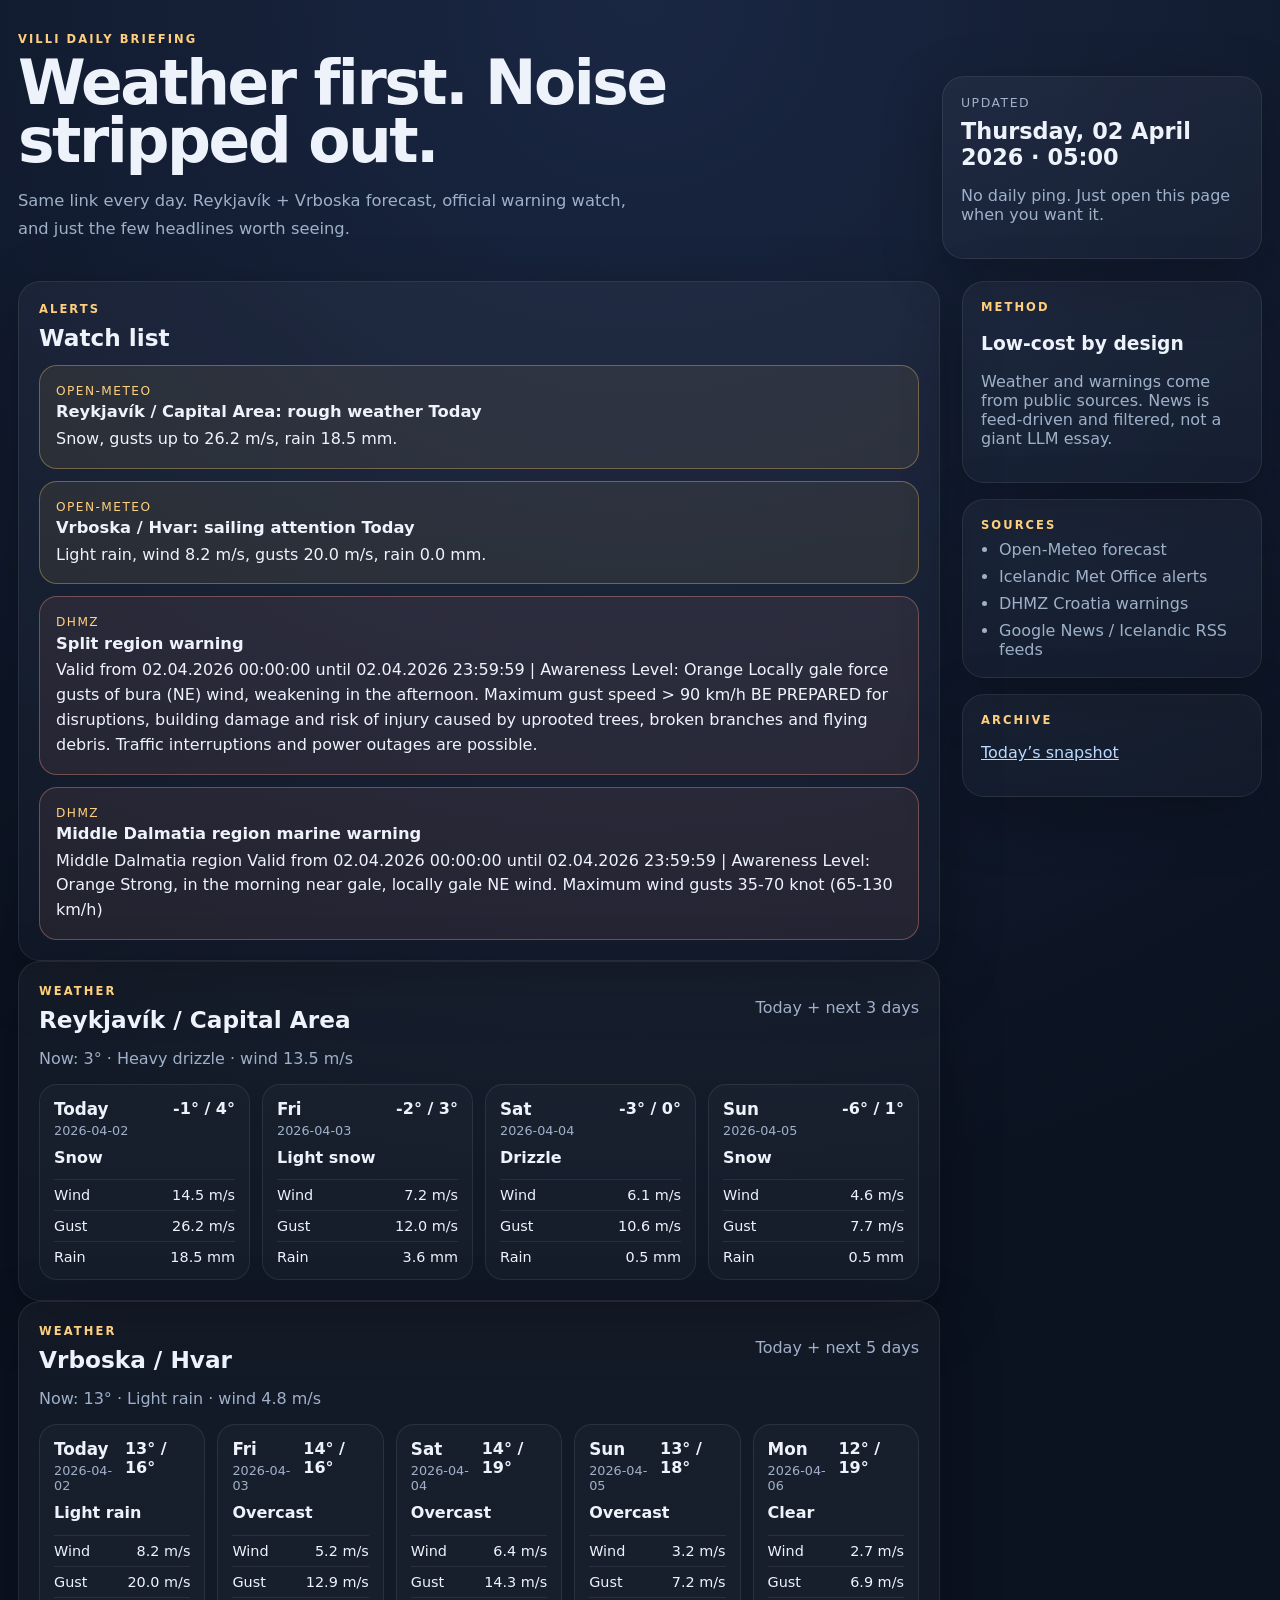
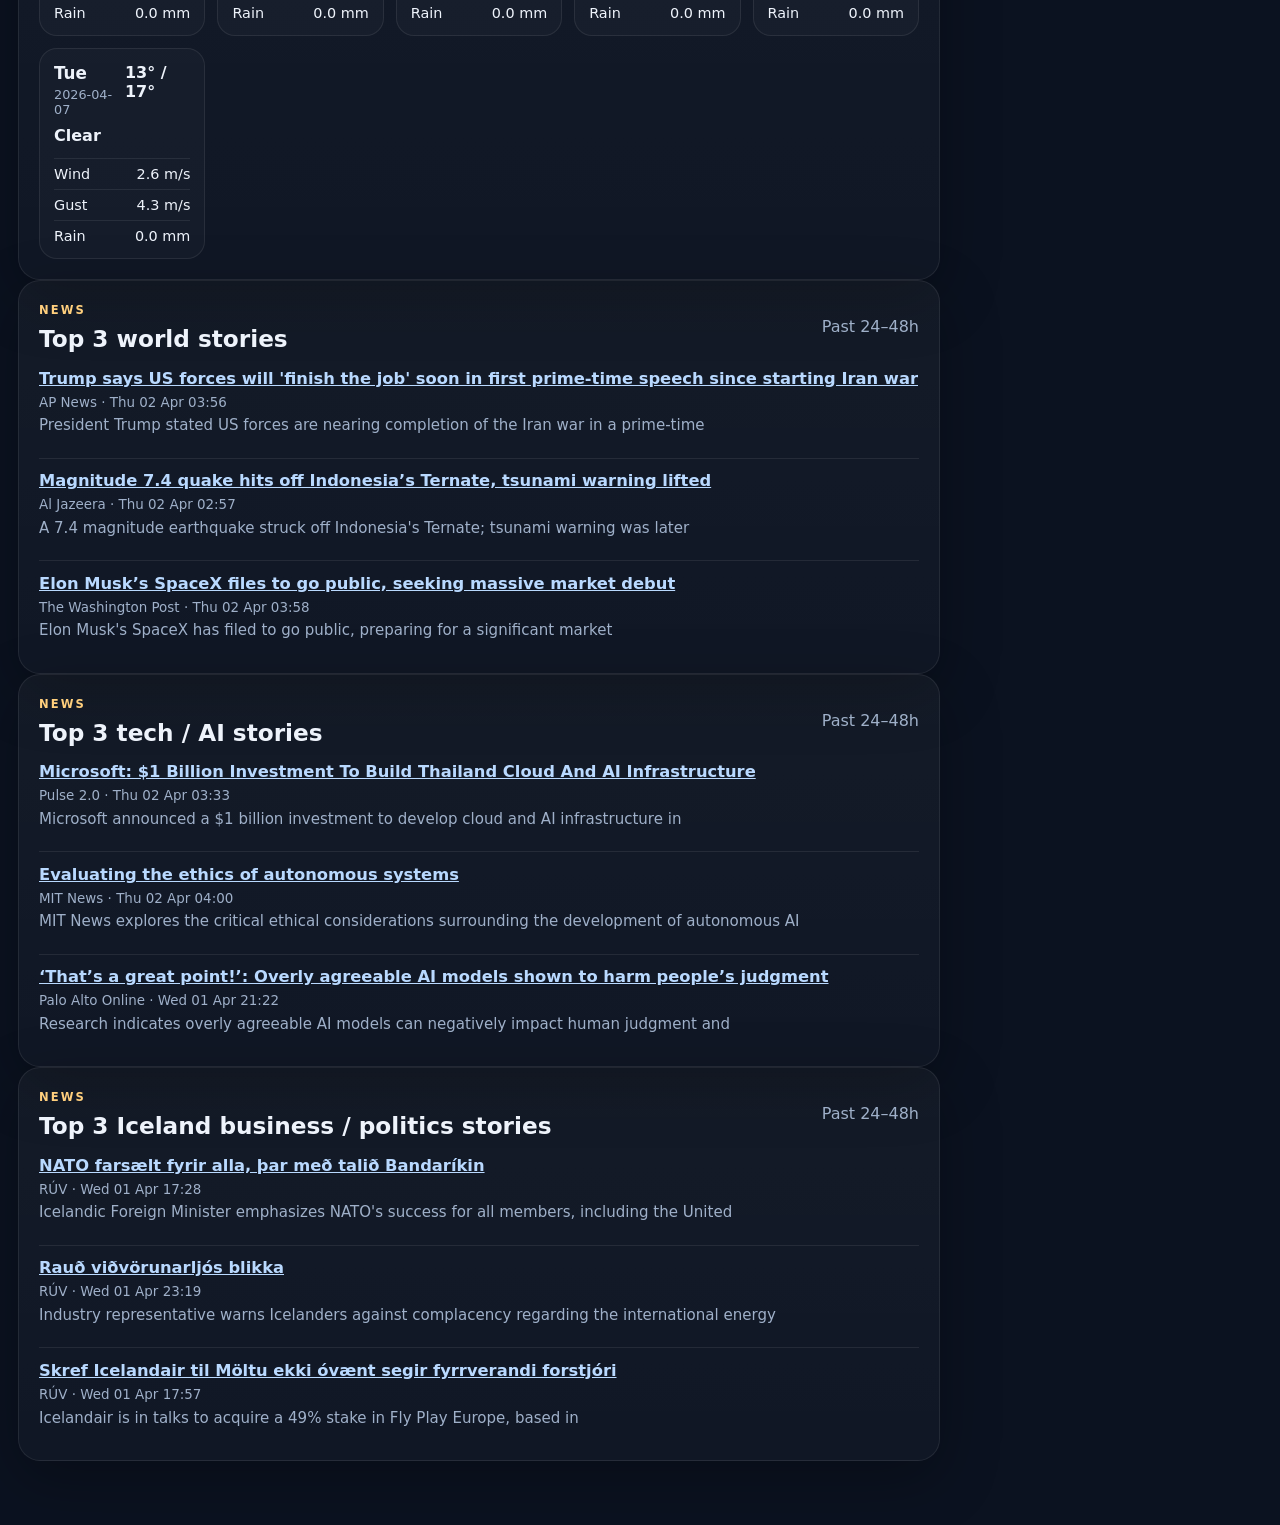
==== archive/2026-04-02.html @ b84c49c6 "Update daily briefing site" ====
<!doctype html>
<html lang="en">
<head>
  <meta charset="utf-8">
  <meta name="viewport" content="width=device-width, initial-scale=1">
  <title>Villi Daily Briefing</title>
  <meta name="description" content="Daily weather-first briefing for Gunnar">
  <link rel="stylesheet" href="../assets/style.css">
</head>
<body>
  <div class="shell">
    <header class="hero">
      <div>
        <p class="eyebrow">Villi Daily Briefing</p>
        <h1>Weather first. Noise stripped out.</h1>
        <p class="lede">Same link every day. Reykjavík + Vrboska forecast, official warning watch, and just the few headlines worth seeing.</p>
      </div>
      <div class="hero-card panel compact">
        <p class="hero-label">Updated</p>
        <p class="hero-time">Thursday, 02 April 2026 · 05:00</p>
        <p class="hero-note">No daily ping. Just open this page when you want it.</p>
      </div>
    </header>

    <main class="layout">
      <section class="main-col">
        <section class="panel alerts-panel">
          <div class="section-head"><div><p class="eyebrow">Alerts</p><h2>Watch list</h2></div></div>
          <div class="alerts-grid"><article class="alert watch"><p class="alert-kicker">Open-Meteo</p><h3>Reykjavík / Capital Area: rough weather Today</h3><p>Snow, gusts up to 26.2 m/s, rain 18.5 mm.</p></article><article class="alert watch"><p class="alert-kicker">Open-Meteo</p><h3>Vrboska / Hvar: sailing attention Today</h3><p>Light rain, wind 8.2 m/s, gusts 20.0 m/s, rain 0.0 mm.</p></article><article class="alert official"><p class="alert-kicker">DHMZ</p><h3>Split region warning</h3><p>Valid from 02.04.2026 00:00:00 until 02.04.2026 23:59:59 | Awareness Level: Orange Locally gale force gusts of bura (NE) wind, weakening in the afternoon. Maximum gust speed &gt; 90 km/h BE PREPARED for disruptions, building damage and risk of injury caused by uprooted trees, broken branches and flying debris. Traffic interruptions and power outages are possible.</p></article><article class="alert official"><p class="alert-kicker">DHMZ</p><h3>Middle Dalmatia region marine warning</h3><p>Middle Dalmatia region Valid from 02.04.2026 00:00:00 until 02.04.2026 23:59:59 | Awareness Level: Orange Strong, in the morning near gale, locally gale NE wind. Maximum wind gusts 35-70 knot (65-130 km/h)</p></article></div>
        </section>

        <section class="panel"><div class="section-head"><div><p class="eyebrow">Weather</p><h2>Reykjavík / Capital Area</h2></div><p class="subtle">Today + next 3 days</p></div><p class="current-line">Now: 3° · Heavy drizzle · wind 13.5 m/s</p><div class="forecast-grid"><div class="day-card"><div class="day-top"><div><p class="day-label">Today</p><p class="day-date">2026-04-02</p></div><p class="temp">-1° / 4°</p></div><p class="cond">Snow</p><dl><div><dt>Wind</dt><dd>14.5 m/s</dd></div><div><dt>Gust</dt><dd>26.2 m/s</dd></div><div><dt>Rain</dt><dd>18.5 mm</dd></div></dl></div><div class="day-card"><div class="day-top"><div><p class="day-label">Fri</p><p class="day-date">2026-04-03</p></div><p class="temp">-2° / 3°</p></div><p class="cond">Light snow</p><dl><div><dt>Wind</dt><dd>7.2 m/s</dd></div><div><dt>Gust</dt><dd>12.0 m/s</dd></div><div><dt>Rain</dt><dd>3.6 mm</dd></div></dl></div><div class="day-card"><div class="day-top"><div><p class="day-label">Sat</p><p class="day-date">2026-04-04</p></div><p class="temp">-3° / 0°</p></div><p class="cond">Drizzle</p><dl><div><dt>Wind</dt><dd>6.1 m/s</dd></div><div><dt>Gust</dt><dd>10.6 m/s</dd></div><div><dt>Rain</dt><dd>0.5 mm</dd></div></dl></div><div class="day-card"><div class="day-top"><div><p class="day-label">Sun</p><p class="day-date">2026-04-05</p></div><p class="temp">-6° / 1°</p></div><p class="cond">Snow</p><dl><div><dt>Wind</dt><dd>4.6 m/s</dd></div><div><dt>Gust</dt><dd>7.7 m/s</dd></div><div><dt>Rain</dt><dd>0.5 mm</dd></div></dl></div></div></section>
        <section class="panel"><div class="section-head"><div><p class="eyebrow">Weather</p><h2>Vrboska / Hvar</h2></div><p class="subtle">Today + next 5 days</p></div><p class="current-line">Now: 13° · Light rain · wind 4.8 m/s</p><div class="forecast-grid"><div class="day-card"><div class="day-top"><div><p class="day-label">Today</p><p class="day-date">2026-04-02</p></div><p class="temp">13° / 16°</p></div><p class="cond">Light rain</p><dl><div><dt>Wind</dt><dd>8.2 m/s</dd></div><div><dt>Gust</dt><dd>20.0 m/s</dd></div><div><dt>Rain</dt><dd>0.0 mm</dd></div></dl></div><div class="day-card"><div class="day-top"><div><p class="day-label">Fri</p><p class="day-date">2026-04-03</p></div><p class="temp">14° / 16°</p></div><p class="cond">Overcast</p><dl><div><dt>Wind</dt><dd>5.2 m/s</dd></div><div><dt>Gust</dt><dd>12.9 m/s</dd></div><div><dt>Rain</dt><dd>0.0 mm</dd></div></dl></div><div class="day-card"><div class="day-top"><div><p class="day-label">Sat</p><p class="day-date">2026-04-04</p></div><p class="temp">14° / 19°</p></div><p class="cond">Overcast</p><dl><div><dt>Wind</dt><dd>6.4 m/s</dd></div><div><dt>Gust</dt><dd>14.3 m/s</dd></div><div><dt>Rain</dt><dd>0.0 mm</dd></div></dl></div><div class="day-card"><div class="day-top"><div><p class="day-label">Sun</p><p class="day-date">2026-04-05</p></div><p class="temp">13° / 18°</p></div><p class="cond">Overcast</p><dl><div><dt>Wind</dt><dd>3.2 m/s</dd></div><div><dt>Gust</dt><dd>7.2 m/s</dd></div><div><dt>Rain</dt><dd>0.0 mm</dd></div></dl></div><div class="day-card"><div class="day-top"><div><p class="day-label">Mon</p><p class="day-date">2026-04-06</p></div><p class="temp">12° / 19°</p></div><p class="cond">Clear</p><dl><div><dt>Wind</dt><dd>2.7 m/s</dd></div><div><dt>Gust</dt><dd>6.9 m/s</dd></div><div><dt>Rain</dt><dd>0.0 mm</dd></div></dl></div><div class="day-card"><div class="day-top"><div><p class="day-label">Tue</p><p class="day-date">2026-04-07</p></div><p class="temp">13° / 17°</p></div><p class="cond">Clear</p><dl><div><dt>Wind</dt><dd>2.6 m/s</dd></div><div><dt>Gust</dt><dd>4.3 m/s</dd></div><div><dt>Rain</dt><dd>0.0 mm</dd></div></dl></div></div></section>

        <section class="panel">
          <div class="section-head"><div><p class="eyebrow">News</p><h2>Top 3 world stories</h2></div><p class="subtle">Past 24–48h</p></div>
          <div class="news-grid"><article class="news-item"><h4><a href="https://news.google.com/rss/articles/[base64]?oc=5" target="_blank" rel="noopener">Trump says US forces will &#x27;finish the job&#x27; soon in first prime-time speech since starting Iran war</a></h4><p class="meta">AP News · Thu 02 Apr 03:56</p><p class="desc">President Trump stated US forces are nearing completion of the Iran war in a prime-time</p></article><article class="news-item"><h4><a href="https://news.google.com/rss/articles/[base64]?oc=5" target="_blank" rel="noopener">Magnitude 7.4 quake hits off Indonesia’s Ternate, tsunami warning lifted</a></h4><p class="meta">Al Jazeera · Thu 02 Apr 02:57</p><p class="desc">A 7.4 magnitude earthquake struck off Indonesia&#x27;s Ternate; tsunami warning was later</p></article><article class="news-item"><h4><a href="https://news.google.com/rss/articles/CBMif0FVX3lxTE9zaXVFZFhuNHZlV2ZCREhtQkJyVFExbUlNMlRWZlc1Zy1zNmFiazY5VlhycmtoeWUyQ1A4VElHU1pjZDJGTmQtQkZHVkdfVE45WUMwbEFJN2hoVmtEVGtuV3RzMnF1YzJ6emZNRHlKYllHYkhJN21tZ3RaMllHaFU?oc=5" target="_blank" rel="noopener">Elon Musk’s SpaceX files to go public, seeking massive market debut</a></h4><p class="meta">The Washington Post · Thu 02 Apr 03:58</p><p class="desc">Elon Musk&#x27;s SpaceX has filed to go public, preparing for a significant market</p></article></div>
        </section>
        <section class="panel">
          <div class="section-head"><div><p class="eyebrow">News</p><h2>Top 3 tech / AI stories</h2></div><p class="subtle">Past 24–48h</p></div>
          <div class="news-grid"><article class="news-item"><h4><a href="https://news.google.com/rss/articles/[base64]?oc=5" target="_blank" rel="noopener">Microsoft: $1 Billion Investment To Build Thailand Cloud And AI Infrastructure</a></h4><p class="meta">Pulse 2.0 · Thu 02 Apr 03:33</p><p class="desc">Microsoft announced a $1 billion investment to develop cloud and AI infrastructure in</p></article><article class="news-item"><h4><a href="https://news.google.com/rss/articles/CBMidkFVX3lxTE5mQnlmanoxMHp3SmRBN2k2OUtiSGZMdmkzWHZ3UlhOWXlia3h1SVBWMXBlWE1DZDhLLWJDN2NDTm13U2VwbE4yUGJSQnFuM1dnU0ZTVXBDNzI2YnZMZzRabmpPRGpVSU13czdyRVJES3FYNGxiSkE?oc=5" target="_blank" rel="noopener">Evaluating the ethics of autonomous systems</a></h4><p class="meta">MIT News · Thu 02 Apr 04:00</p><p class="desc">MIT News explores the critical ethical considerations surrounding the development of autonomous AI</p></article><article class="news-item"><h4><a href="https://news.google.com/rss/articles/[base64]?oc=5" target="_blank" rel="noopener">‘That’s a great point!’: Overly agreeable AI models shown to harm people’s judgment</a></h4><p class="meta">Palo Alto Online · Wed 01 Apr 21:22</p><p class="desc">Research indicates overly agreeable AI models can negatively impact human judgment and</p></article></div>
        </section>
        <section class="panel">
          <div class="section-head"><div><p class="eyebrow">News</p><h2>Top 3 Iceland business / politics stories</h2></div><p class="subtle">Past 24–48h</p></div>
          <div class="news-grid"><article class="news-item"><h4><a href="https://www.ruv.is/frettir/innlent/2026-04-01-nato-farsaelt-fyrir-alla-thar-med-talid-bandarikin-471561/" target="_blank" rel="noopener">NATO farsælt fyrir alla, þar með talið Bandaríkin</a></h4><p class="meta">RÚV · Wed 01 Apr 17:28</p><p class="desc">Icelandic Foreign Minister emphasizes NATO&#x27;s success for all members, including the United</p></article><article class="news-item"><h4><a href="https://www.ruv.is/frettir/innlent/2026-04-01-raud-vidvorunarljos-blikka-471578/" target="_blank" rel="noopener">Rauð viðvörunarljós blikka</a></h4><p class="meta">RÚV · Wed 01 Apr 23:19</p><p class="desc">Industry representative warns Icelanders against complacency regarding the international energy</p></article><article class="news-item"><h4><a href="https://www.ruv.is/frettir/innlent/2026-04-01-skref-icelandair-til-moltu-ekki-ovaent-segir-fyrrverandi-forstjori-471560/" target="_blank" rel="noopener">Skref Icelandair til Möltu ekki óvænt segir fyrrverandi forstjóri</a></h4><p class="meta">RÚV · Wed 01 Apr 17:57</p><p class="desc">Icelandair is in talks to acquire a 49% stake in Fly Play Europe, based in</p></article></div>
        </section>
      </section>

      <aside class="side-col">
        <section class="panel compact">
          <p class="eyebrow">Method</p>
          <h3>Low-cost by design</h3>
          <p class="subtle">Weather and warnings come from public sources. News is feed-driven and filtered, not a giant LLM essay.</p>
        </section>
        <section class="panel compact">
          <p class="eyebrow">Sources</p>
          <ul class="source-list">
            <li>Open-Meteo forecast</li>
            <li>Icelandic Met Office alerts</li>
            <li>DHMZ Croatia warnings</li>
            <li>Google News / Icelandic RSS feeds</li>
          </ul>
        </section>
        <section class="panel compact">
          <p class="eyebrow">Archive</p>
          <p class="subtle"><a href="archive/2026-04-02.html">Today’s snapshot</a></p>
        </section>
      </aside>
    </main>
  </div>
</body>
</html>
---- assets/style.css ----
:root{--bg:#0b1220;--panel:#121a2b;--panel2:#18233a;--text:#eef3fb;--muted:#9fb0c9;--line:rgba(255,255,255,.08);--accent:#8dc4ff;--accent2:#ffcf7d;--danger:#ff9a8b;--watch:#f8c96b;--shadow:0 18px 60px rgba(0,0,0,.28)}
*{box-sizing:border-box}body{margin:0;font-family:Inter,ui-sans-serif,system-ui,-apple-system,Segoe UI,Roboto,Arial,sans-serif;background:radial-gradient(circle at top,#1a2743 0,#0b1220 38%);color:var(--text)}a{color:#b9d9ff}.shell{max-width:1280px;margin:0 auto;padding:32px 18px 64px}.hero{display:grid;grid-template-columns:minmax(0,1fr) 320px;gap:22px;align-items:end;margin-bottom:22px}.eyebrow{text-transform:uppercase;letter-spacing:.18em;font-size:.72rem;font-weight:700;color:var(--accent2);margin:0 0 8px}.hero h1{font-size:clamp(2.1rem,4.8vw,4.6rem);line-height:.95;letter-spacing:-.04em;margin:.2rem 0 .8rem}.lede{max-width:62ch;color:var(--muted);font-size:1.02rem;line-height:1.7}.layout{display:grid;grid-template-columns:minmax(0,1fr) 300px;gap:22px}.panel{background:linear-gradient(180deg,rgba(255,255,255,.04),rgba(255,255,255,.025));border:1px solid var(--line);border-radius:22px;padding:20px;box-shadow:var(--shadow)}.compact{padding:18px}.hero-card .hero-label{font-size:.78rem;text-transform:uppercase;letter-spacing:.12em;color:var(--muted);margin:0 0 8px}.hero-card .hero-time{font-size:1.4rem;font-weight:700;margin:0 0 8px}.hero-note,.subtle,.meta,.desc,.current-line{color:var(--muted)}.section-head{display:flex;justify-content:space-between;gap:16px;align-items:end;margin-bottom:14px}.section-head h2{margin:0;font-size:1.45rem}.alerts-grid{display:grid;gap:12px}.alert{border-radius:18px;padding:16px;border:1px solid var(--line);background:rgba(255,255,255,.02)}.alert.official{border-color:rgba(255,154,139,.35);background:rgba(255,154,139,.08)}.alert.watch{border-color:rgba(248,201,107,.35);background:rgba(248,201,107,.08)}.alert.quiet{border-color:rgba(141,196,255,.2)}.alert-kicker{font-size:.76rem;text-transform:uppercase;letter-spacing:.12em;color:var(--accent2);margin:0 0 6px}.alert h3{margin:.1rem 0 .35rem;font-size:1.02rem}.alert p{margin:0;line-height:1.55}.forecast-grid{display:grid;grid-template-columns:repeat(auto-fit,minmax(150px,1fr));gap:12px}.day-card{background:rgba(255,255,255,.025);border:1px solid var(--line);border-radius:18px;padding:14px}.day-top{display:flex;justify-content:space-between;gap:8px;align-items:start}.day-label{font-size:1.05rem;font-weight:700;margin:0}.day-date{font-size:.8rem;color:var(--muted);margin:4px 0 0}.temp{font-size:1rem;font-weight:700;margin:0}.cond{margin:.6rem 0 .8rem;font-weight:600}.day-card dl{display:grid;gap:7px;margin:0}.day-card dl div{display:flex;justify-content:space-between;gap:8px;border-top:1px solid var(--line);padding-top:7px}.day-card dt,.day-card dd{margin:0;font-size:.9rem}.news-grid{display:grid;gap:10px}.news-item{padding:10px 0;border-top:1px solid var(--line)}.news-item:first-child{border-top:none;padding-top:0}.news-item h4{margin:.1rem 0 .3rem;font-size:1.02rem;line-height:1.35}.meta{font-size:.84rem;margin:0 0 .3rem}.desc{font-size:.94rem;line-height:1.55;margin:0}.source-list{margin:0;padding-left:18px;color:var(--muted);display:grid;gap:8px}.side-col{display:grid;gap:16px;align-content:start}@media(max-width:980px){.hero,.layout{grid-template-columns:1fr}.side-col{grid-template-columns:1fr 1fr 1fr}}@media(max-width:720px){.shell{padding:20px 12px 48px}.panel{padding:16px;border-radius:18px}.hero h1{font-size:2.4rem}.forecast-grid{grid-template-columns:1fr 1fr}.side-col{grid-template-columns:1fr}}@media(max-width:520px){.forecast-grid{grid-template-columns:1fr}}
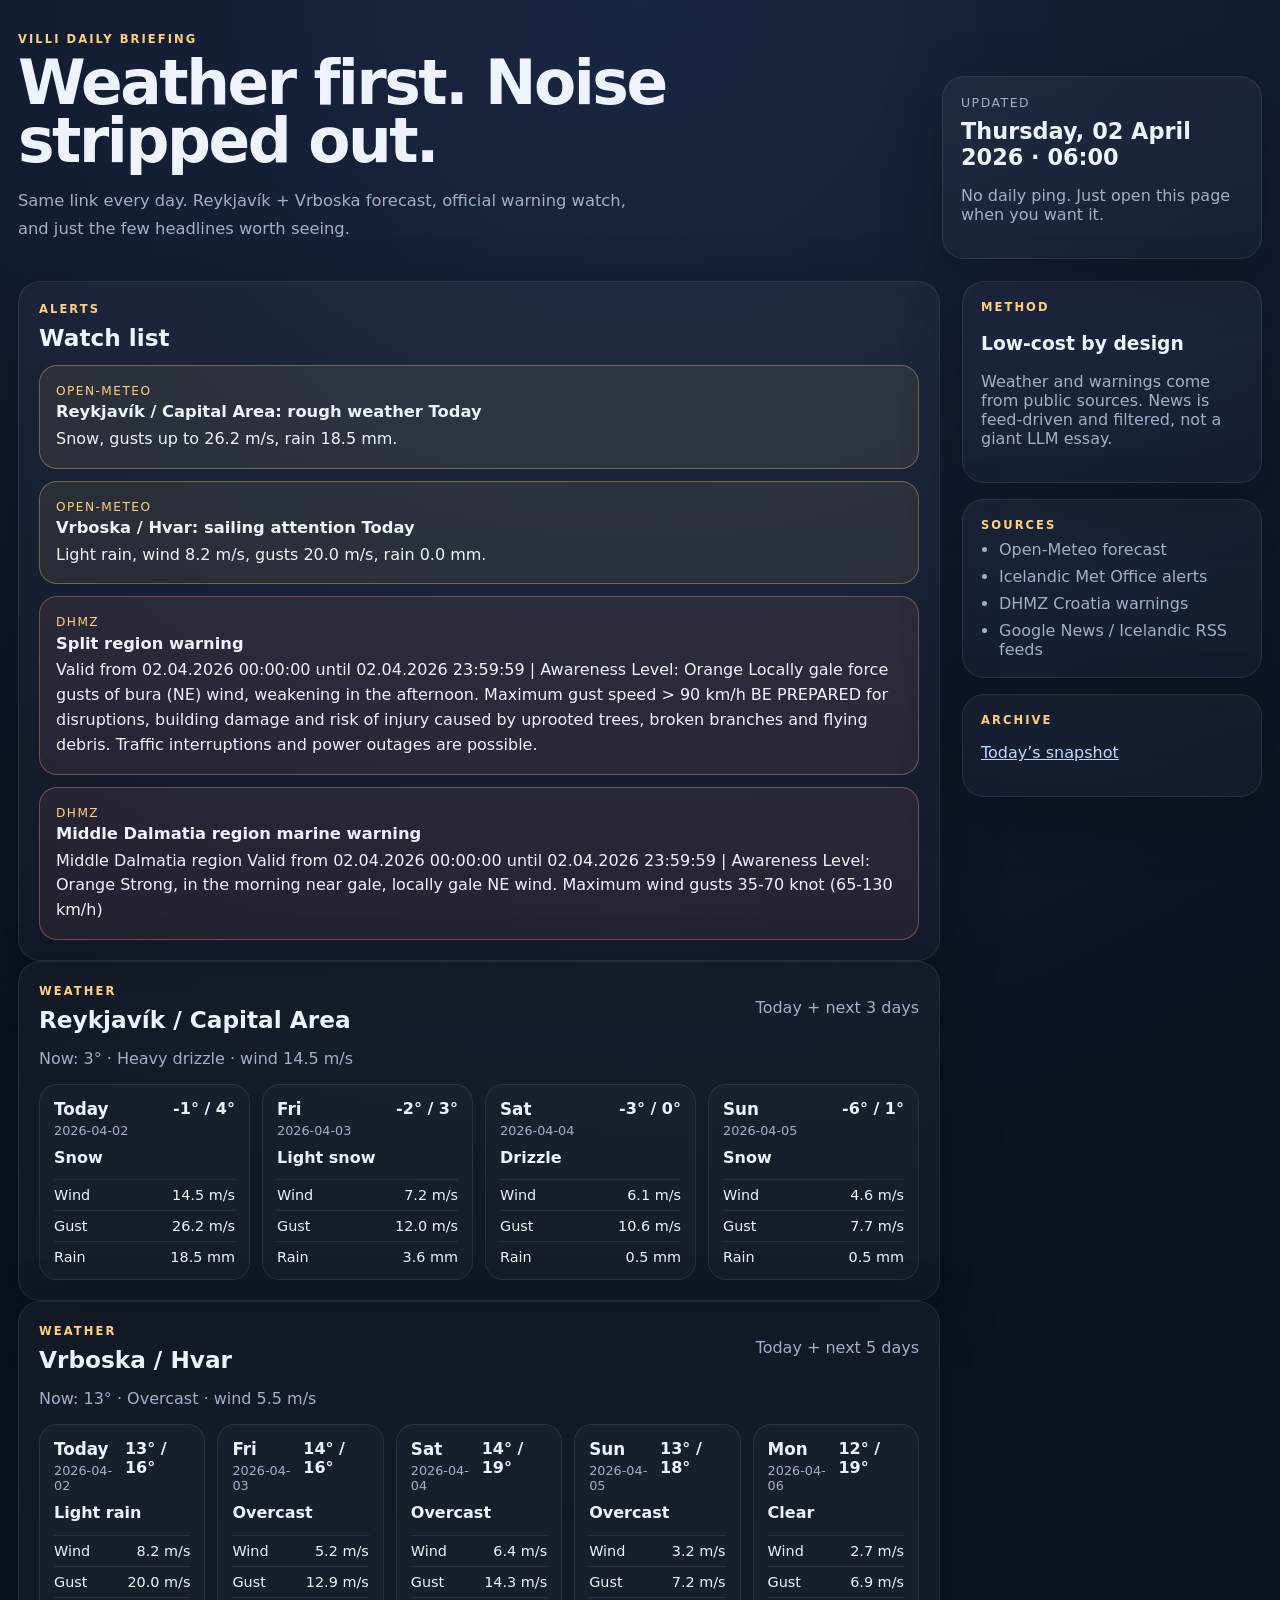
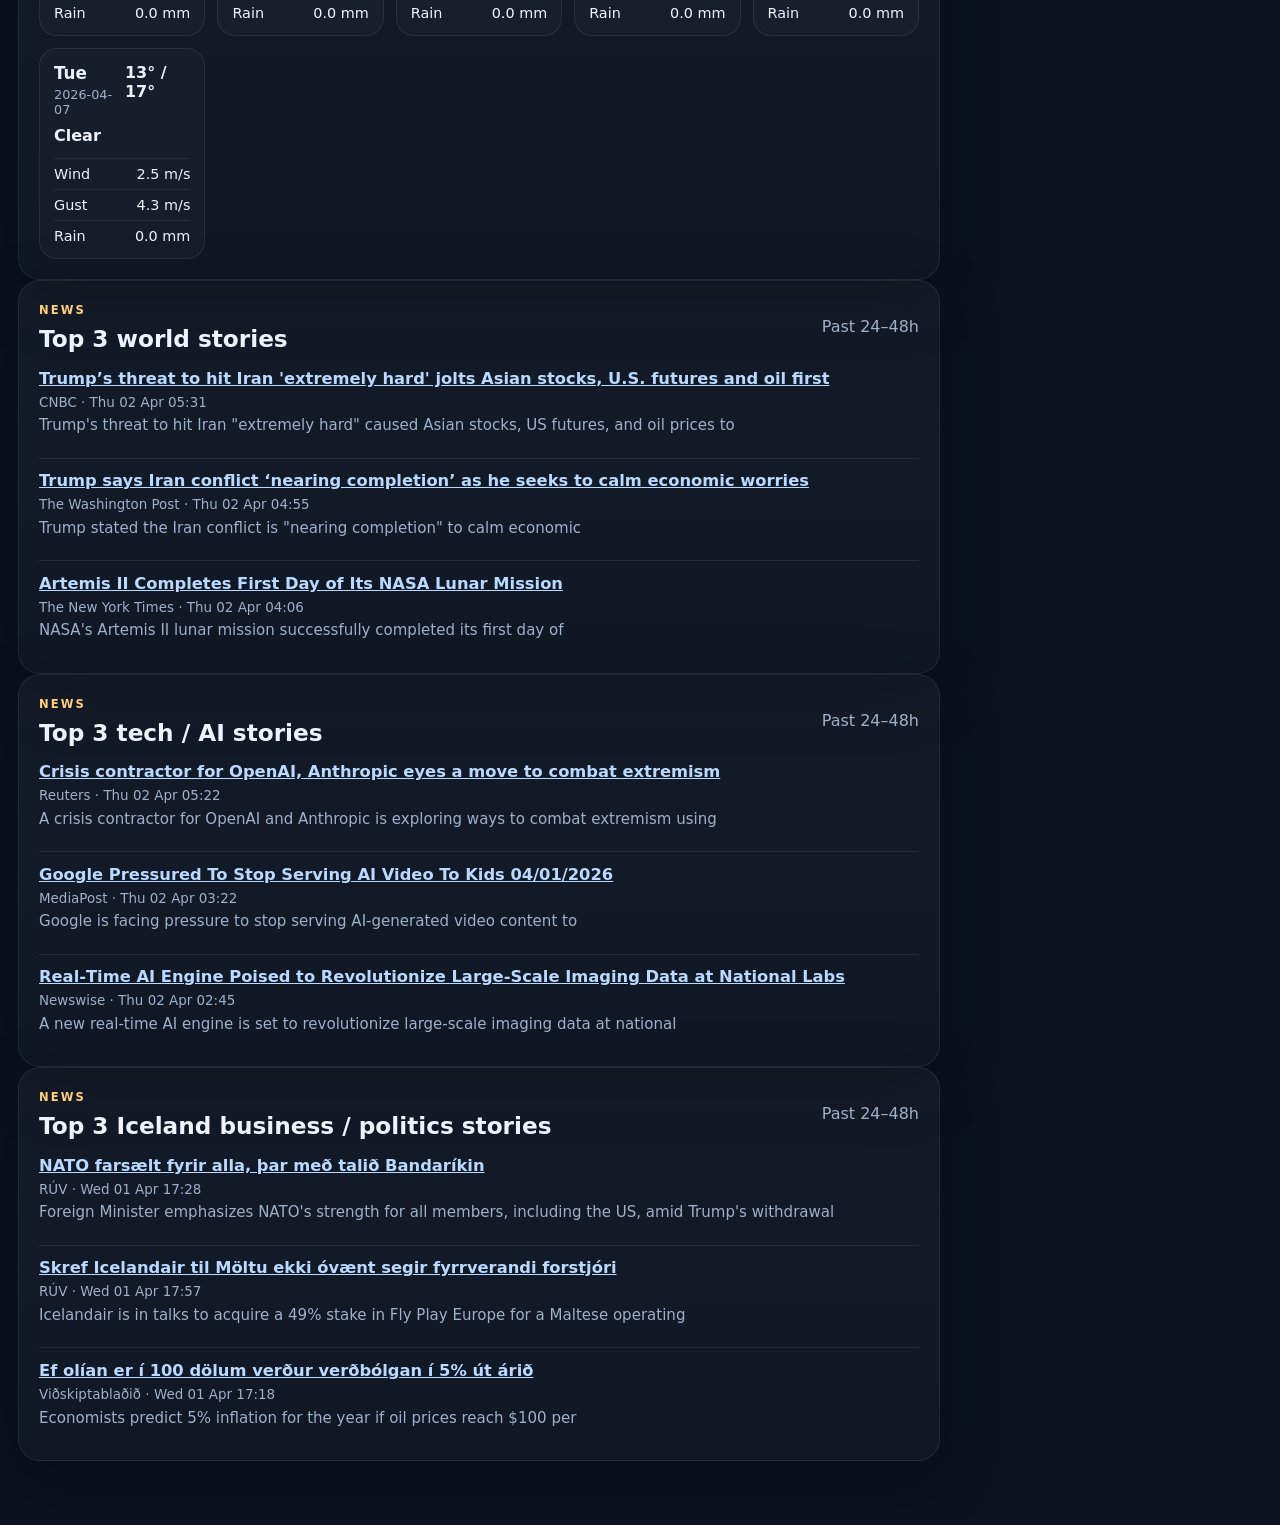
==== commit eb452de5: "Update daily briefing site" ====
--- a/archive/2026-04-02.html
+++ b/archive/2026-04-02.html
@@ -17,7 +17,7 @@
       </div>
       <div class="hero-card panel compact">
         <p class="hero-label">Updated</p>
-        <p class="hero-time">Thursday, 02 April 2026 · 05:00</p>
+        <p class="hero-time">Thursday, 02 April 2026 · 06:00</p>
         <p class="hero-note">No daily ping. Just open this page when you want it.</p>
       </div>
     </header>
@@ -29,20 +29,20 @@
           <div class="alerts-grid"><article class="alert watch"><p class="alert-kicker">Open-Meteo</p><h3>Reykjavík / Capital Area: rough weather Today</h3><p>Snow, gusts up to 26.2 m/s, rain 18.5 mm.</p></article><article class="alert watch"><p class="alert-kicker">Open-Meteo</p><h3>Vrboska / Hvar: sailing attention Today</h3><p>Light rain, wind 8.2 m/s, gusts 20.0 m/s, rain 0.0 mm.</p></article><article class="alert official"><p class="alert-kicker">DHMZ</p><h3>Split region warning</h3><p>Valid from 02.04.2026 00:00:00 until 02.04.2026 23:59:59 | Awareness Level: Orange Locally gale force gusts of bura (NE) wind, weakening in the afternoon. Maximum gust speed &gt; 90 km/h BE PREPARED for disruptions, building damage and risk of injury caused by uprooted trees, broken branches and flying debris. Traffic interruptions and power outages are possible.</p></article><article class="alert official"><p class="alert-kicker">DHMZ</p><h3>Middle Dalmatia region marine warning</h3><p>Middle Dalmatia region Valid from 02.04.2026 00:00:00 until 02.04.2026 23:59:59 | Awareness Level: Orange Strong, in the morning near gale, locally gale NE wind. Maximum wind gusts 35-70 knot (65-130 km/h)</p></article></div>
         </section>
 
-        <section class="panel"><div class="section-head"><div><p class="eyebrow">Weather</p><h2>Reykjavík / Capital Area</h2></div><p class="subtle">Today + next 3 days</p></div><p class="current-line">Now: 3° · Heavy drizzle · wind 13.5 m/s</p><div class="forecast-grid"><div class="day-card"><div class="day-top"><div><p class="day-label">Today</p><p class="day-date">2026-04-02</p></div><p class="temp">-1° / 4°</p></div><p class="cond">Snow</p><dl><div><dt>Wind</dt><dd>14.5 m/s</dd></div><div><dt>Gust</dt><dd>26.2 m/s</dd></div><div><dt>Rain</dt><dd>18.5 mm</dd></div></dl></div><div class="day-card"><div class="day-top"><div><p class="day-label">Fri</p><p class="day-date">2026-04-03</p></div><p class="temp">-2° / 3°</p></div><p class="cond">Light snow</p><dl><div><dt>Wind</dt><dd>7.2 m/s</dd></div><div><dt>Gust</dt><dd>12.0 m/s</dd></div><div><dt>Rain</dt><dd>3.6 mm</dd></div></dl></div><div class="day-card"><div class="day-top"><div><p class="day-label">Sat</p><p class="day-date">2026-04-04</p></div><p class="temp">-3° / 0°</p></div><p class="cond">Drizzle</p><dl><div><dt>Wind</dt><dd>6.1 m/s</dd></div><div><dt>Gust</dt><dd>10.6 m/s</dd></div><div><dt>Rain</dt><dd>0.5 mm</dd></div></dl></div><div class="day-card"><div class="day-top"><div><p class="day-label">Sun</p><p class="day-date">2026-04-05</p></div><p class="temp">-6° / 1°</p></div><p class="cond">Snow</p><dl><div><dt>Wind</dt><dd>4.6 m/s</dd></div><div><dt>Gust</dt><dd>7.7 m/s</dd></div><div><dt>Rain</dt><dd>0.5 mm</dd></div></dl></div></div></section>
-        <section class="panel"><div class="section-head"><div><p class="eyebrow">Weather</p><h2>Vrboska / Hvar</h2></div><p class="subtle">Today + next 5 days</p></div><p class="current-line">Now: 13° · Light rain · wind 4.8 m/s</p><div class="forecast-grid"><div class="day-card"><div class="day-top"><div><p class="day-label">Today</p><p class="day-date">2026-04-02</p></div><p class="temp">13° / 16°</p></div><p class="cond">Light rain</p><dl><div><dt>Wind</dt><dd>8.2 m/s</dd></div><div><dt>Gust</dt><dd>20.0 m/s</dd></div><div><dt>Rain</dt><dd>0.0 mm</dd></div></dl></div><div class="day-card"><div class="day-top"><div><p class="day-label">Fri</p><p class="day-date">2026-04-03</p></div><p class="temp">14° / 16°</p></div><p class="cond">Overcast</p><dl><div><dt>Wind</dt><dd>5.2 m/s</dd></div><div><dt>Gust</dt><dd>12.9 m/s</dd></div><div><dt>Rain</dt><dd>0.0 mm</dd></div></dl></div><div class="day-card"><div class="day-top"><div><p class="day-label">Sat</p><p class="day-date">2026-04-04</p></div><p class="temp">14° / 19°</p></div><p class="cond">Overcast</p><dl><div><dt>Wind</dt><dd>6.4 m/s</dd></div><div><dt>Gust</dt><dd>14.3 m/s</dd></div><div><dt>Rain</dt><dd>0.0 mm</dd></div></dl></div><div class="day-card"><div class="day-top"><div><p class="day-label">Sun</p><p class="day-date">2026-04-05</p></div><p class="temp">13° / 18°</p></div><p class="cond">Overcast</p><dl><div><dt>Wind</dt><dd>3.2 m/s</dd></div><div><dt>Gust</dt><dd>7.2 m/s</dd></div><div><dt>Rain</dt><dd>0.0 mm</dd></div></dl></div><div class="day-card"><div class="day-top"><div><p class="day-label">Mon</p><p class="day-date">2026-04-06</p></div><p class="temp">12° / 19°</p></div><p class="cond">Clear</p><dl><div><dt>Wind</dt><dd>2.7 m/s</dd></div><div><dt>Gust</dt><dd>6.9 m/s</dd></div><div><dt>Rain</dt><dd>0.0 mm</dd></div></dl></div><div class="day-card"><div class="day-top"><div><p class="day-label">Tue</p><p class="day-date">2026-04-07</p></div><p class="temp">13° / 17°</p></div><p class="cond">Clear</p><dl><div><dt>Wind</dt><dd>2.6 m/s</dd></div><div><dt>Gust</dt><dd>4.3 m/s</dd></div><div><dt>Rain</dt><dd>0.0 mm</dd></div></dl></div></div></section>
+        <section class="panel"><div class="section-head"><div><p class="eyebrow">Weather</p><h2>Reykjavík / Capital Area</h2></div><p class="subtle">Today + next 3 days</p></div><p class="current-line">Now: 3° · Heavy drizzle · wind 14.5 m/s</p><div class="forecast-grid"><div class="day-card"><div class="day-top"><div><p class="day-label">Today</p><p class="day-date">2026-04-02</p></div><p class="temp">-1° / 4°</p></div><p class="cond">Snow</p><dl><div><dt>Wind</dt><dd>14.5 m/s</dd></div><div><dt>Gust</dt><dd>26.2 m/s</dd></div><div><dt>Rain</dt><dd>18.5 mm</dd></div></dl></div><div class="day-card"><div class="day-top"><div><p class="day-label">Fri</p><p class="day-date">2026-04-03</p></div><p class="temp">-2° / 3°</p></div><p class="cond">Light snow</p><dl><div><dt>Wind</dt><dd>7.2 m/s</dd></div><div><dt>Gust</dt><dd>12.0 m/s</dd></div><div><dt>Rain</dt><dd>3.6 mm</dd></div></dl></div><div class="day-card"><div class="day-top"><div><p class="day-label">Sat</p><p class="day-date">2026-04-04</p></div><p class="temp">-3° / 0°</p></div><p class="cond">Drizzle</p><dl><div><dt>Wind</dt><dd>6.1 m/s</dd></div><div><dt>Gust</dt><dd>10.6 m/s</dd></div><div><dt>Rain</dt><dd>0.5 mm</dd></div></dl></div><div class="day-card"><div class="day-top"><div><p class="day-label">Sun</p><p class="day-date">2026-04-05</p></div><p class="temp">-6° / 1°</p></div><p class="cond">Snow</p><dl><div><dt>Wind</dt><dd>4.6 m/s</dd></div><div><dt>Gust</dt><dd>7.7 m/s</dd></div><div><dt>Rain</dt><dd>0.5 mm</dd></div></dl></div></div></section>
+        <section class="panel"><div class="section-head"><div><p class="eyebrow">Weather</p><h2>Vrboska / Hvar</h2></div><p class="subtle">Today + next 5 days</p></div><p class="current-line">Now: 13° · Overcast · wind 5.5 m/s</p><div class="forecast-grid"><div class="day-card"><div class="day-top"><div><p class="day-label">Today</p><p class="day-date">2026-04-02</p></div><p class="temp">13° / 16°</p></div><p class="cond">Light rain</p><dl><div><dt>Wind</dt><dd>8.2 m/s</dd></div><div><dt>Gust</dt><dd>20.0 m/s</dd></div><div><dt>Rain</dt><dd>0.0 mm</dd></div></dl></div><div class="day-card"><div class="day-top"><div><p class="day-label">Fri</p><p class="day-date">2026-04-03</p></div><p class="temp">14° / 16°</p></div><p class="cond">Overcast</p><dl><div><dt>Wind</dt><dd>5.2 m/s</dd></div><div><dt>Gust</dt><dd>12.9 m/s</dd></div><div><dt>Rain</dt><dd>0.0 mm</dd></div></dl></div><div class="day-card"><div class="day-top"><div><p class="day-label">Sat</p><p class="day-date">2026-04-04</p></div><p class="temp">14° / 19°</p></div><p class="cond">Overcast</p><dl><div><dt>Wind</dt><dd>6.4 m/s</dd></div><div><dt>Gust</dt><dd>14.3 m/s</dd></div><div><dt>Rain</dt><dd>0.0 mm</dd></div></dl></div><div class="day-card"><div class="day-top"><div><p class="day-label">Sun</p><p class="day-date">2026-04-05</p></div><p class="temp">13° / 18°</p></div><p class="cond">Overcast</p><dl><div><dt>Wind</dt><dd>3.2 m/s</dd></div><div><dt>Gust</dt><dd>7.2 m/s</dd></div><div><dt>Rain</dt><dd>0.0 mm</dd></div></dl></div><div class="day-card"><div class="day-top"><div><p class="day-label">Mon</p><p class="day-date">2026-04-06</p></div><p class="temp">12° / 19°</p></div><p class="cond">Clear</p><dl><div><dt>Wind</dt><dd>2.7 m/s</dd></div><div><dt>Gust</dt><dd>6.9 m/s</dd></div><div><dt>Rain</dt><dd>0.0 mm</dd></div></dl></div><div class="day-card"><div class="day-top"><div><p class="day-label">Tue</p><p class="day-date">2026-04-07</p></div><p class="temp">13° / 17°</p></div><p class="cond">Clear</p><dl><div><dt>Wind</dt><dd>2.5 m/s</dd></div><div><dt>Gust</dt><dd>4.3 m/s</dd></div><div><dt>Rain</dt><dd>0.0 mm</dd></div></dl></div></div></section>
 
         <section class="panel">
           <div class="section-head"><div><p class="eyebrow">News</p><h2>Top 3 world stories</h2></div><p class="subtle">Past 24–48h</p></div>
-          <div class="news-grid"><article class="news-item"><h4><a href="https://news.google.com/rss/articles/[base64]?oc=5" target="_blank" rel="noopener">Trump says US forces will &#x27;finish the job&#x27; soon in first prime-time speech since starting Iran war</a></h4><p class="meta">AP News · Thu 02 Apr 03:56</p><p class="desc">President Trump stated US forces are nearing completion of the Iran war in a prime-time</p></article><article class="news-item"><h4><a href="https://news.google.com/rss/articles/[base64]?oc=5" target="_blank" rel="noopener">Magnitude 7.4 quake hits off Indonesia’s Ternate, tsunami warning lifted</a></h4><p class="meta">Al Jazeera · Thu 02 Apr 02:57</p><p class="desc">A 7.4 magnitude earthquake struck off Indonesia&#x27;s Ternate; tsunami warning was later</p></article><article class="news-item"><h4><a href="https://news.google.com/rss/articles/CBMif0FVX3lxTE9zaXVFZFhuNHZlV2ZCREhtQkJyVFExbUlNMlRWZlc1Zy1zNmFiazY5VlhycmtoeWUyQ1A4VElHU1pjZDJGTmQtQkZHVkdfVE45WUMwbEFJN2hoVmtEVGtuV3RzMnF1YzJ6emZNRHlKYllHYkhJN21tZ3RaMllHaFU?oc=5" target="_blank" rel="noopener">Elon Musk’s SpaceX files to go public, seeking massive market debut</a></h4><p class="meta">The Washington Post · Thu 02 Apr 03:58</p><p class="desc">Elon Musk&#x27;s SpaceX has filed to go public, preparing for a significant market</p></article></div>
+          <div class="news-grid"><article class="news-item"><h4><a href="https://news.google.com/rss/articles/[base64]?oc=5" target="_blank" rel="noopener">Trump’s threat to hit Iran &#x27;extremely hard&#x27; jolts Asian stocks, U.S. futures and oil first</a></h4><p class="meta">CNBC · Thu 02 Apr 05:31</p><p class="desc">Trump&#x27;s threat to hit Iran &quot;extremely hard&quot; caused Asian stocks, US futures, and oil prices to</p></article><article class="news-item"><h4><a href="https://news.google.com/rss/articles/CBMifkFVX3lxTFBPTEd5Z191UktSanlzMFlhV3lJOHFYZG5tSkJtSkVBNXZpcmNoaWZnLVM1QUdXTXJEZUFZdW05UWRmbkx6UmRIcGxka2hZSERkLVJBNWZwVU5sRW9mUUlGY1hRZFJOUk5EMVFpQ1JJOTUxNG05aHVxUTZDWThZZw?oc=5" target="_blank" rel="noopener">Trump says Iran conflict ‘nearing completion’ as he seeks to calm economic worries</a></h4><p class="meta">The Washington Post · Thu 02 Apr 04:55</p><p class="desc">Trump stated the Iran conflict is &quot;nearing completion&quot; to calm economic</p></article><article class="news-item"><h4><a href="https://news.google.com/rss/articles/CBMigAFBVV95cUxQMDNzTThMLXVfUm1WcUp0WjU5U3NCVDhTVURJVEg2ajFTNkVqck9yUWhnSEQzc0RaMTdPVktVQ0t6OW44LXdTSnB2UzlLZE9JellucUp2TlMxeXF3b2xtb0pHT2xxZVNtbXNUUGpXSVVCTjR3OTBrWjVUNmo5Y3JubQ?oc=5" target="_blank" rel="noopener">Artemis II Completes First Day of Its NASA Lunar Mission</a></h4><p class="meta">The New York Times · Thu 02 Apr 04:06</p><p class="desc">NASA&#x27;s Artemis II lunar mission successfully completed its first day of</p></article></div>
         </section>
         <section class="panel">
           <div class="section-head"><div><p class="eyebrow">News</p><h2>Top 3 tech / AI stories</h2></div><p class="subtle">Past 24–48h</p></div>
-          <div class="news-grid"><article class="news-item"><h4><a href="https://news.google.com/rss/articles/[base64]?oc=5" target="_blank" rel="noopener">Microsoft: $1 Billion Investment To Build Thailand Cloud And AI Infrastructure</a></h4><p class="meta">Pulse 2.0 · Thu 02 Apr 03:33</p><p class="desc">Microsoft announced a $1 billion investment to develop cloud and AI infrastructure in</p></article><article class="news-item"><h4><a href="https://news.google.com/rss/articles/CBMidkFVX3lxTE5mQnlmanoxMHp3SmRBN2k2OUtiSGZMdmkzWHZ3UlhOWXlia3h1SVBWMXBlWE1DZDhLLWJDN2NDTm13U2VwbE4yUGJSQnFuM1dnU0ZTVXBDNzI2YnZMZzRabmpPRGpVSU13czdyRVJES3FYNGxiSkE?oc=5" target="_blank" rel="noopener">Evaluating the ethics of autonomous systems</a></h4><p class="meta">MIT News · Thu 02 Apr 04:00</p><p class="desc">MIT News explores the critical ethical considerations surrounding the development of autonomous AI</p></article><article class="news-item"><h4><a href="https://news.google.com/rss/articles/[base64]?oc=5" target="_blank" rel="noopener">‘That’s a great point!’: Overly agreeable AI models shown to harm people’s judgment</a></h4><p class="meta">Palo Alto Online · Wed 01 Apr 21:22</p><p class="desc">Research indicates overly agreeable AI models can negatively impact human judgment and</p></article></div>
+          <div class="news-grid"><article class="news-item"><h4><a href="https://news.google.com/rss/articles/[base64]?oc=5" target="_blank" rel="noopener">Crisis contractor for OpenAI, Anthropic eyes a move to combat extremism</a></h4><p class="meta">Reuters · Thu 02 Apr 05:22</p><p class="desc">A crisis contractor for OpenAI and Anthropic is exploring ways to combat extremism using</p></article><article class="news-item"><h4><a href="https://news.google.com/rss/articles/[base64]?oc=5" target="_blank" rel="noopener">Google Pressured To Stop Serving AI Video To Kids 04/01/2026</a></h4><p class="meta">MediaPost · Thu 02 Apr 03:22</p><p class="desc">Google is facing pressure to stop serving AI-generated video content to</p></article><article class="news-item"><h4><a href="https://news.google.com/rss/articles/[base64]?oc=5" target="_blank" rel="noopener">Real‑Time AI Engine Poised to Revolutionize Large‑Scale Imaging Data at National Labs</a></h4><p class="meta">Newswise · Thu 02 Apr 02:45</p><p class="desc">A new real-time AI engine is set to revolutionize large-scale imaging data at national</p></article></div>
         </section>
         <section class="panel">
           <div class="section-head"><div><p class="eyebrow">News</p><h2>Top 3 Iceland business / politics stories</h2></div><p class="subtle">Past 24–48h</p></div>
-          <div class="news-grid"><article class="news-item"><h4><a href="https://www.ruv.is/frettir/innlent/2026-04-01-nato-farsaelt-fyrir-alla-thar-med-talid-bandarikin-471561/" target="_blank" rel="noopener">NATO farsælt fyrir alla, þar með talið Bandaríkin</a></h4><p class="meta">RÚV · Wed 01 Apr 17:28</p><p class="desc">Icelandic Foreign Minister emphasizes NATO&#x27;s success for all members, including the United</p></article><article class="news-item"><h4><a href="https://www.ruv.is/frettir/innlent/2026-04-01-raud-vidvorunarljos-blikka-471578/" target="_blank" rel="noopener">Rauð viðvörunarljós blikka</a></h4><p class="meta">RÚV · Wed 01 Apr 23:19</p><p class="desc">Industry representative warns Icelanders against complacency regarding the international energy</p></article><article class="news-item"><h4><a href="https://www.ruv.is/frettir/innlent/2026-04-01-skref-icelandair-til-moltu-ekki-ovaent-segir-fyrrverandi-forstjori-471560/" target="_blank" rel="noopener">Skref Icelandair til Möltu ekki óvænt segir fyrrverandi forstjóri</a></h4><p class="meta">RÚV · Wed 01 Apr 17:57</p><p class="desc">Icelandair is in talks to acquire a 49% stake in Fly Play Europe, based in</p></article></div>
+          <div class="news-grid"><article class="news-item"><h4><a href="https://www.ruv.is/frettir/innlent/2026-04-01-nato-farsaelt-fyrir-alla-thar-med-talid-bandarikin-471561/" target="_blank" rel="noopener">NATO farsælt fyrir alla, þar með talið Bandaríkin</a></h4><p class="meta">RÚV · Wed 01 Apr 17:28</p><p class="desc">Foreign Minister emphasizes NATO&#x27;s strength for all members, including the US, amid Trump&#x27;s withdrawal</p></article><article class="news-item"><h4><a href="https://www.ruv.is/frettir/innlent/2026-04-01-skref-icelandair-til-moltu-ekki-ovaent-segir-fyrrverandi-forstjori-471560/" target="_blank" rel="noopener">Skref Icelandair til Möltu ekki óvænt segir fyrrverandi forstjóri</a></h4><p class="meta">RÚV · Wed 01 Apr 17:57</p><p class="desc">Icelandair is in talks to acquire a 49% stake in Fly Play Europe for a Maltese operating</p></article><article class="news-item"><h4><a href="https://www.vb.is/frettir/ef-olian-er-i-100-dolum-verdur-verdbolgan-i-5-ut-arid/" target="_blank" rel="noopener">Ef olían er í 100 dölum verður verðbólgan í 5% út árið</a></h4><p class="meta">Viðskiptablaðið · Wed 01 Apr 17:18</p><p class="desc">Economists predict 5% inflation for the year if oil prices reach $100 per</p></article></div>
         </section>
       </section>
 
